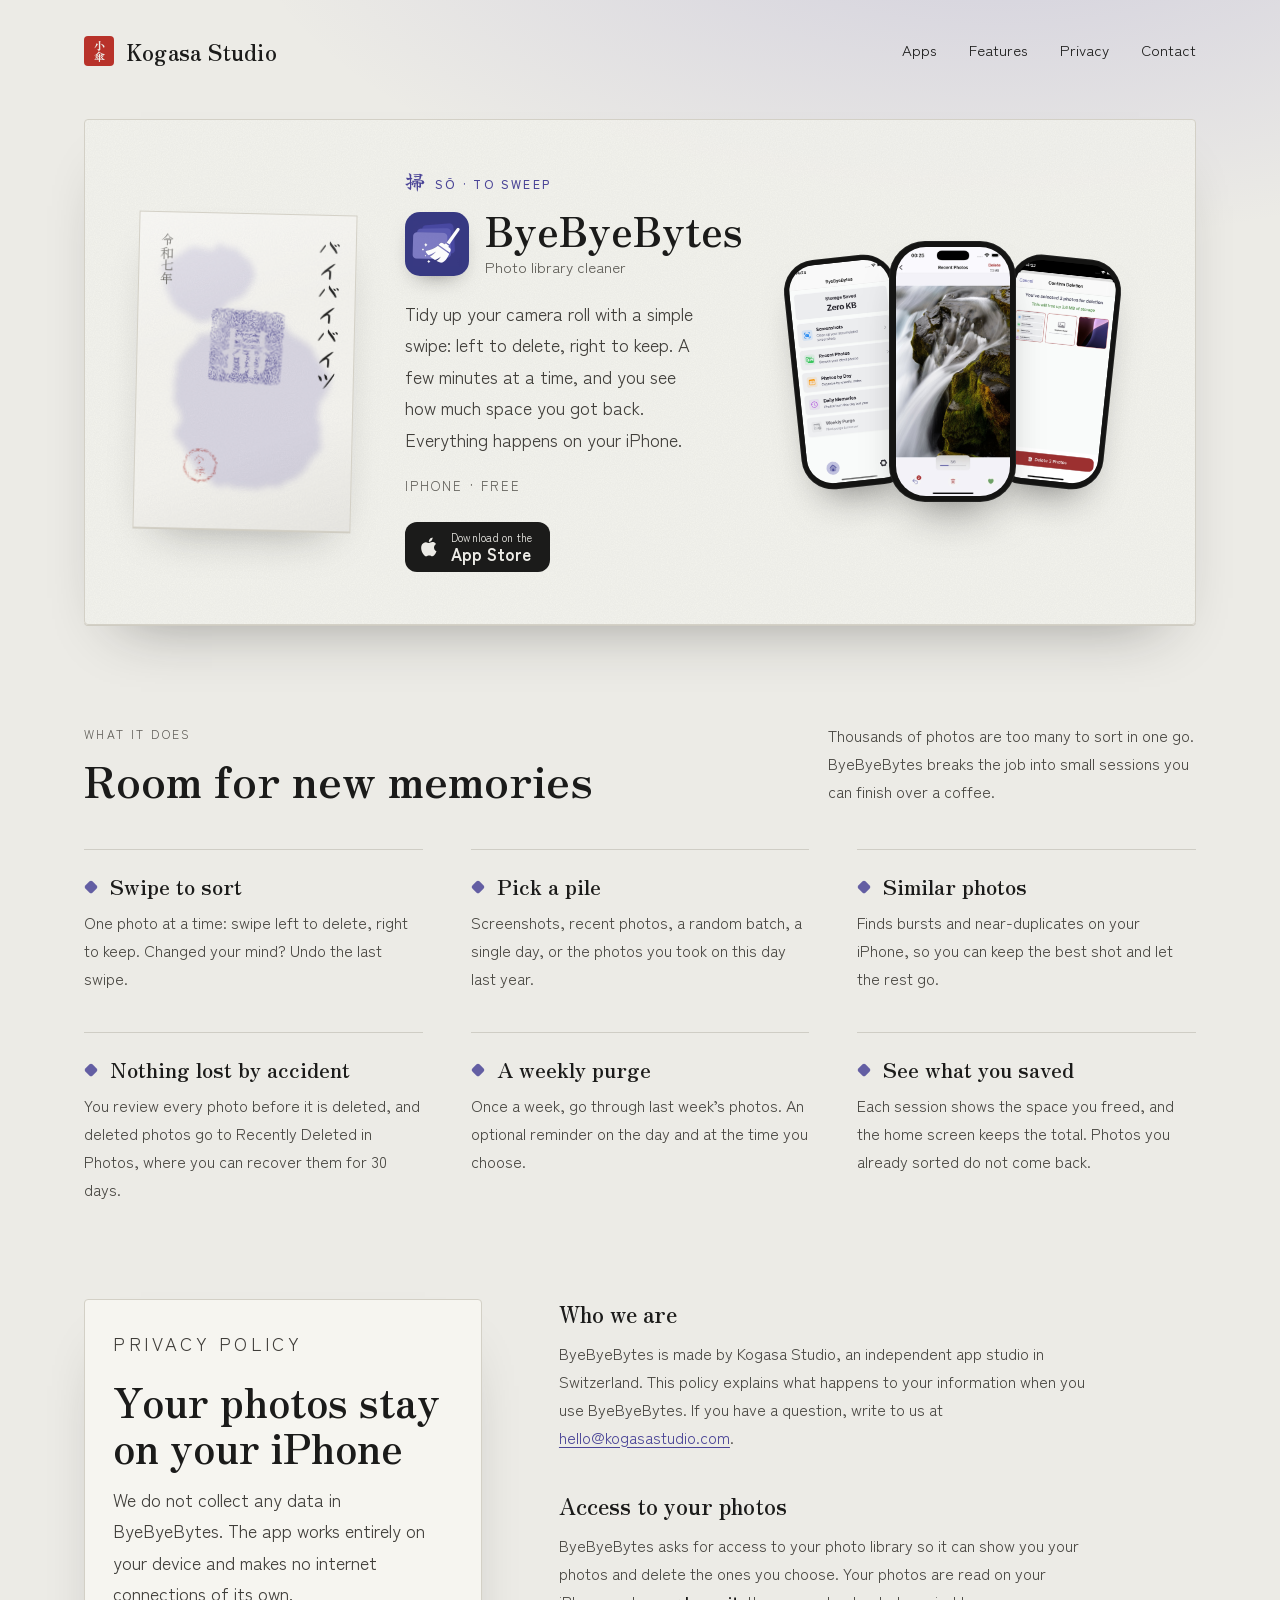
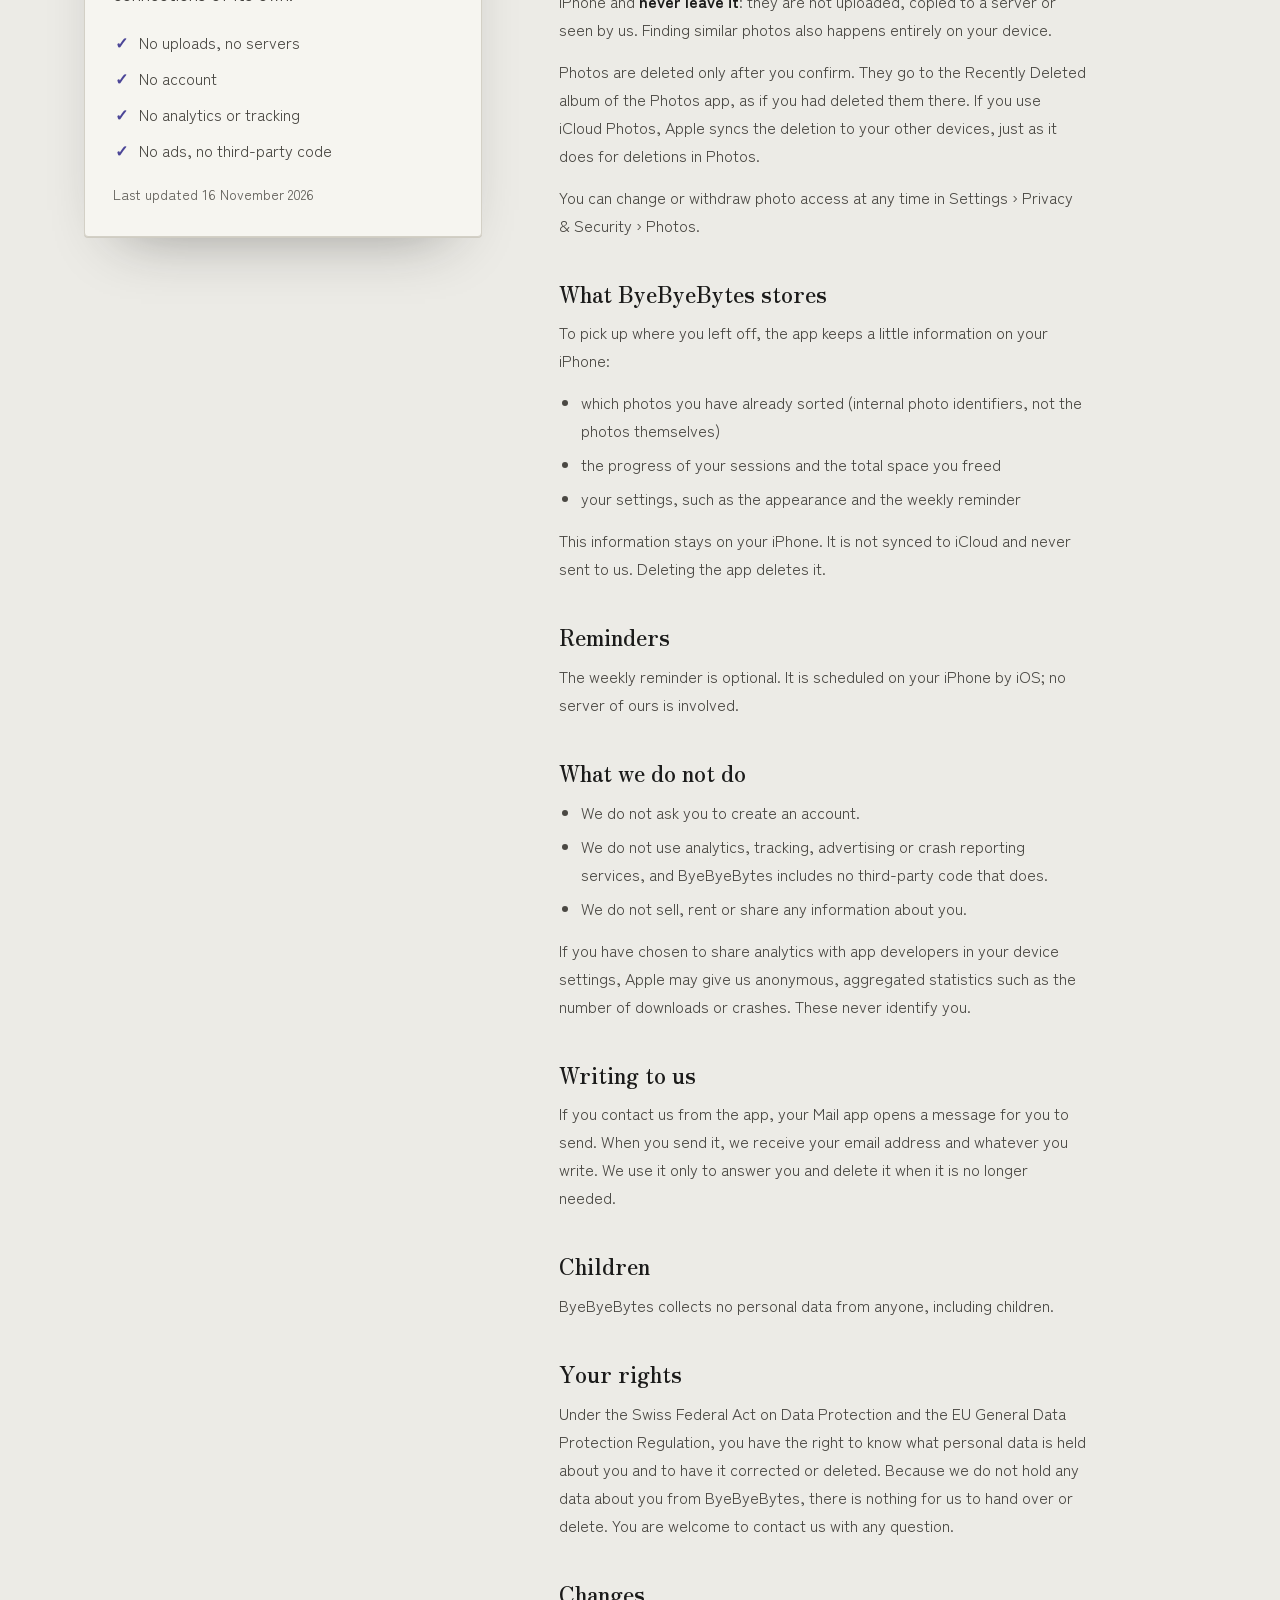
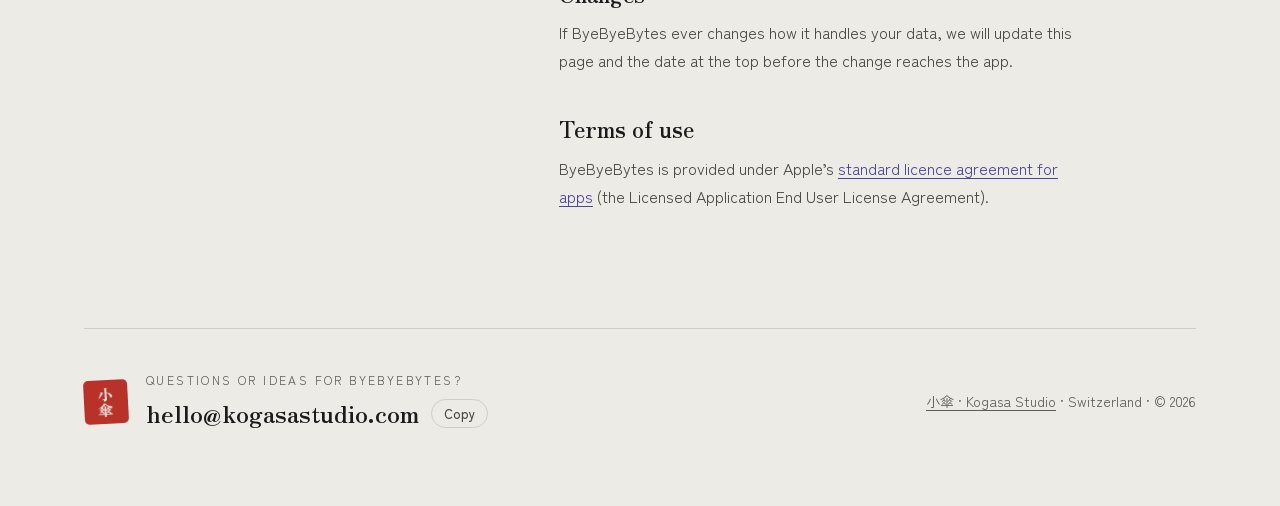
==== byebyebytes/index.html @ d4572fa4 "Add HabTap and ByeByeBytes, with a page and privacy policy for each - Two new chapters in the stamp " ====
<!doctype html>
<html lang="en">
<head>
  <meta charset="utf-8">
  <meta name="viewport" content="width=device-width, initial-scale=1, viewport-fit=cover">
  <title>ByeByeBytes · Kogasa Studio</title>
  <meta name="description" content="ByeByeBytes tidies up your iPhone camera roll with a simple swipe. Your photos never leave your iPhone, and nothing is collected.">
  <meta name="theme-color" content="#ECEBE6">
  <meta property="og:title" content="ByeByeBytes · Kogasa Studio">
  <meta property="og:description" content="Swipe left to delete, right to keep. Tidy up your camera roll, entirely on your iPhone.">
  <meta property="og:type" content="website">
  <link rel="icon" href="../assets/favicon.svg" type="image/svg+xml">
  <link rel="preload" href="../assets/fonts/zen-old-mincho-900.woff2" as="font" type="font/woff2" crossorigin>
  <link rel="preload" href="../assets/fonts/zen-kaku-gothic-new-400.woff2" as="font" type="font/woff2" crossorigin>
  <link rel="stylesheet" href="../styles.css">
  <script>document.documentElement.classList.add("js");</script>
  <script src="../main.js" defer></script>
</head>
<body class="app-page" style="--accent: #4B4597; --hue: #6A63B8">
  <svg class="defs" width="0" height="0" aria-hidden="true" focusable="false">
    <filter id="hanko" x="-5%" y="-5%" width="110%" height="110%" color-interpolation-filters="sRGB">
      <feTurbulence type="fractalNoise" baseFrequency="0.85" numOctaves="2" seed="3" result="grain"/>
      <feColorMatrix in="grain" type="matrix" values="0 0 0 0 0  0 0 0 0 0  0 0 0 0 0  0 0 0 -2.4 1.55" result="speck"/>
      <feComposite in="SourceGraphic" in2="speck" operator="in" result="worn"/>
      <feTurbulence type="fractalNoise" baseFrequency="0.035" numOctaves="2" seed="11" result="blotch"/>
      <feColorMatrix in="blotch" type="matrix" values="0 0 0 0 0  0 0 0 0 0  0 0 0 0 0  0 0 0 1.3 0.2" result="density"/>
      <feComposite in="worn" in2="density" operator="in" result="inked"/>
      <feTurbulence type="turbulence" baseFrequency="0.06" numOctaves="2" seed="7" result="warp"/>
      <feDisplacementMap in="inked" in2="warp" scale="3.5" xChannelSelector="R" yChannelSelector="G"/>
    </filter>
    <filter id="bleed" x="-20%" y="-20%" width="140%" height="140%">
      <feTurbulence type="fractalNoise" baseFrequency="0.045" numOctaves="3" seed="5" result="warp"/>
      <feDisplacementMap in="SourceGraphic" in2="warp" scale="16" xChannelSelector="R" yChannelSelector="G" result="edge"/>
      <feGaussianBlur in="edge" stdDeviation="1.6"/>
    </filter>
  </svg>
  <a class="skip" href="#privacy">Skip to the privacy policy</a>

  <div class="content">
    <header class="appbar">
      <a class="wordmark" href="../"><span class="seal seal--sm" aria-hidden="true">小傘</span>Kogasa Studio</a>
      <nav class="nav" aria-label="Main">
        <a href="../#apps">Apps</a>
        <a href="#features">Features</a>
        <a href="#privacy">Privacy</a>
        <a href="#contact">Contact</a>
      </nav>
    </header>

    <main>
      <article class="chapter chapter--app" aria-labelledby="app-title">
        <figure class="sheet" style="--hue: #6A63B8; --tilt: 1.3deg">
          <div class="page" aria-hidden="true">
            <svg class="page__wash" viewBox="0 0 110 160" preserveAspectRatio="none">
              <g filter="url(#bleed)">
                <ellipse cx="58" cy="96" rx="40" ry="44"/>
                <ellipse cx="34" cy="34" rx="22" ry="18"/>
              </g>
            </svg>
            <span class="page__title page__title--long">バイバイバイツ</span>
            <span class="stamp" style="--r: 3deg; --top: 42%; --stamp: #4B4597"><svg class="seal-svg" viewBox="0 0 100 100"><g filter="url(#hanko)"><rect x="3" y="3" width="94" height="94" rx="5" fill="currentColor"/><text x="50" y="54" text-anchor="middle" dominant-baseline="central" font-size="68" fill="#F6F5F0">掃</text></g></svg></span>
            <span class="stamp stamp--mark" style="--r: -6deg; --top: 80%; --left: 30%; --delay: .35s"><svg class="seal-svg" viewBox="0 0 100 100"><g filter="url(#hanko)" fill="currentColor"><circle cx="50" cy="50" r="44" fill="none" stroke="currentColor" stroke-width="7"/><text x="50" y="33" text-anchor="middle" dominant-baseline="central" font-size="30">小</text><text x="50" y="66" text-anchor="middle" dominant-baseline="central" font-size="30">傘</text></g></svg></span>
            <span class="page__date page__date--top">令和七年</span>
          </div>
        </figure>
        <div class="chapter__text">
          <p class="eyebrow"><span class="chapter__num" lang="ja">掃</span> sō · to sweep</p>
          <div class="chapter__name">
            <img src="../assets/byebyebytes-icon.png" alt="" width="64" height="64">
            <div>
              <h1 id="app-title">ByeByeBytes</h1>
              <p class="chapter__kind">Photo library cleaner</p>
            </div>
          </div>
          <p class="chapter__pitch">Tidy up your camera roll with a simple swipe: left to delete, right to keep. A few minutes at a time, and you see how much space you got back. Everything happens on your iPhone.</p>
          <p class="chapter__platforms">iPhone · Free</p>
          <div class="chapter__actions">
            <a class="store-badge" href="https://apps.apple.com/app/id6748582532">
              <svg viewBox="0 0 24 24" width="22" height="22" aria-hidden="true"><path fill="currentColor" d="M16.37 12.62c-.03-2.6 2.13-3.86 2.22-3.92-1.21-1.77-3.09-2.01-3.76-2.04-1.6-.16-3.12.94-3.94.94-.81 0-2.06-.92-3.39-.89-1.74.03-3.35 1.01-4.25 2.57-1.81 3.14-.46 7.79 1.3 10.34.86 1.24 1.89 2.64 3.23 2.59 1.3-.05 1.79-.84 3.36-.84 1.56 0 2.01.84 3.38.81 1.4-.02 2.28-1.27 3.13-2.52.99-1.44 1.39-2.84 1.42-2.91-.03-.01-2.72-1.04-2.75-4.13zM13.79 4.98c.71-.86 1.19-2.06 1.06-3.25-1.02.04-2.26.68-3 1.54-.66.76-1.23 1.98-1.08 3.15 1.14.09 2.3-.58 3.02-1.44z"/></svg>
              <span><small>Download on the</small>App Store</span>
            </a>
          </div>
        </div>
        <div class="chapter__phones" aria-label="ByeByeBytes screenshots">
          <figure class="phone phone--left"><img src="../assets/byebyebytes/home.jpg" alt="The home screen: storage saved at the top, then Screenshots, Recent Photos, Photos by Day, Daily Memories and Weekly Purge" width="660" height="1434"></figure>
          <figure class="phone phone--center"><img src="../assets/byebyebytes/swipe.jpg" alt="Swiping through recent photos, one waterfall photo at a time, with undo, delete and keep buttons" width="660" height="1434"></figure>
          <figure class="phone phone--right"><img src="../assets/byebyebytes/review.jpg" alt="Confirming the deletion of three selected photos, which will free up 3.6 MB" width="660" height="1434"></figure>
        </div>
      </article>

      <section id="features" class="app-section" aria-labelledby="features-title">
        <div class="section-head">
          <div>
            <p class="eyebrow">What it does</p>
            <h2 id="features-title">Room for new memories</h2>
          </div>
          <p class="section-head__text">Thousands of photos are too many to sort in one go. ByeByeBytes breaks the job into small sessions you can finish over a coffee.</p>
        </div>
        <ul class="features">
          <li class="feature">
            <h3>Swipe to sort</h3>
            <p>One photo at a time: swipe left to delete, right to keep. Changed your mind? Undo the last swipe.</p>
          </li>
          <li class="feature">
            <h3>Pick a pile</h3>
            <p>Screenshots, recent photos, a random batch, a single day, or the photos you took on this day last year.</p>
          </li>
          <li class="feature">
            <h3>Similar photos</h3>
            <p>Finds bursts and near-duplicates on your iPhone, so you can keep the best shot and let the rest go.</p>
          </li>
          <li class="feature">
            <h3>Nothing lost by accident</h3>
            <p>You review every photo before it is deleted, and deleted photos go to Recently Deleted in Photos, where you can recover them for 30 days.</p>
          </li>
          <li class="feature">
            <h3>A weekly purge</h3>
            <p>Once a week, go through last week’s photos. An optional reminder on the day and at the time you choose.</p>
          </li>
          <li class="feature">
            <h3>See what you saved</h3>
            <p>Each session shows the space you freed, and the home screen keeps the total. Photos you already sorted do not come back.</p>
          </li>
        </ul>
      </section>

      <section id="privacy" class="app-section policy" aria-labelledby="privacy-title">
        <aside class="policy__summary">
          <p class="eyebrow">Privacy policy</p>
          <h2 id="privacy-title">Your photos stay on your iPhone</h2>
          <p>We do not collect any data in ByeByeBytes. The app works entirely on your device and makes no internet connections of its own.</p>
          <ul>
            <li>No uploads, no servers</li>
            <li>No account</li>
            <li>No analytics or tracking</li>
            <li>No ads, no third-party code</li>
          </ul>
          <p class="policy__updated">Last updated 16 November 2026</p>
        </aside>

        <div class="policy__body">
          <h3>Who we are</h3>
          <p>ByeByeBytes is made by Kogasa Studio, an independent app studio in Switzerland. This policy explains what happens to your information when you use ByeByeBytes. If you have a question, write to us at <a href="mailto:hello@kogasastudio.com">hello@kogasastudio.com</a>.</p>

          <h3>Access to your photos</h3>
          <p>ByeByeBytes asks for access to your photo library so it can show you your photos and delete the ones you choose. Your photos are read on your iPhone and <strong>never leave it</strong>: they are not uploaded, copied to a server or seen by us. Finding similar photos also happens entirely on your device.</p>
          <p>Photos are deleted only after you confirm. They go to the Recently Deleted album of the Photos app, as if you had deleted them there. If you use iCloud Photos, Apple syncs the deletion to your other devices, just as it does for deletions in Photos.</p>
          <p>You can change or withdraw photo access at any time in Settings › Privacy &amp; Security › Photos.</p>

          <h3>What ByeByeBytes stores</h3>
          <p>To pick up where you left off, the app keeps a little information on your iPhone:</p>
          <ul>
            <li>which photos you have already sorted (internal photo identifiers, not the photos themselves)</li>
            <li>the progress of your sessions and the total space you freed</li>
            <li>your settings, such as the appearance and the weekly reminder</li>
          </ul>
          <p>This information stays on your iPhone. It is not synced to iCloud and never sent to us. Deleting the app deletes it.</p>

          <h3>Reminders</h3>
          <p>The weekly reminder is optional. It is scheduled on your iPhone by iOS; no server of ours is involved.</p>

          <h3>What we do not do</h3>
          <ul>
            <li>We do not ask you to create an account.</li>
            <li>We do not use analytics, tracking, advertising or crash reporting services, and ByeByeBytes includes no third-party code that does.</li>
            <li>We do not sell, rent or share any information about you.</li>
          </ul>
          <p>If you have chosen to share analytics with app developers in your device settings, Apple may give us anonymous, aggregated statistics such as the number of downloads or crashes. These never identify you.</p>

          <h3>Writing to us</h3>
          <p>If you contact us from the app, your Mail app opens a message for you to send. When you send it, we receive your email address and whatever you write. We use it only to answer you and delete it when it is no longer needed.</p>

          <h3>Children</h3>
          <p>ByeByeBytes collects no personal data from anyone, including children.</p>

          <h3>Your rights</h3>
          <p>Under the Swiss Federal Act on Data Protection and the EU General Data Protection Regulation, you have the right to know what personal data is held about you and to have it corrected or deleted. Because we do not hold any data about you from ByeByeBytes, there is nothing for us to hand over or delete. You are welcome to contact us with any question.</p>

          <h3>Changes</h3>
          <p>If ByeByeBytes ever changes how it handles your data, we will update this page and the date at the top before the change reaches the app.</p>

          <h3 id="terms">Terms of use</h3>
          <p>ByeByeBytes is provided under Apple’s <a href="https://www.apple.com/legal/internet-services/itunes/dev/stdeula/">standard licence agreement for apps</a> (the Licensed Application End User License Agreement).</p>
        </div>
      </section>
    </main>

    <footer id="contact" class="footer">
      <div class="footer__contact">
        <span class="seal seal--md seal--tilt" aria-hidden="true">小傘</span>
        <div>
          <p class="eyebrow">Questions or ideas for ByeByeBytes?</p>
          <p class="email"><span id="email">hello@kogasastudio.com</span> <button class="copy" type="button" data-copy="#email">Copy</button></p>
        </div>
      </div>
      <p class="footer__meta"><a href="../">小傘 · Kogasa Studio</a> · Switzerland · © 2026</p>
    </footer>
  </div>
</body>
</html>
---- styles.css ----
/* Kogasa Studio — sumi ink on grey washi.
   Layout: an ink-wash landscape header with the studio name written vertically over it,
   then the stamp book (one page and seal per app), the eight principles and contact. */

/* The three families, served from here rather than from Google: a Japanese family is
   hundreds of unicode-range subsets, and asking for three of them cost about fifty
   requests before any text could settle. These are cut down to the Latin alphabet and
   the Japanese this page actually writes (tools/subset-fonts.sh rebuilds them; run it
   after adding a Japanese character the page did not use before). Licensed under the
   SIL Open Font License, see assets/fonts/OFL-*.txt. */
@font-face {
  font-family: "Zen Old Mincho"; font-style: normal; font-weight: 400; font-display: swap;
  src: url(assets/fonts/zen-old-mincho-400.woff2) format("woff2");
}
@font-face {
  font-family: "Zen Old Mincho"; font-style: normal; font-weight: 700; font-display: swap;
  src: url(assets/fonts/zen-old-mincho-700.woff2) format("woff2");
}
@font-face {
  font-family: "Zen Old Mincho"; font-style: normal; font-weight: 900; font-display: swap;
  src: url(assets/fonts/zen-old-mincho-900.woff2) format("woff2");
}
@font-face {
  font-family: "Zen Kaku Gothic New"; font-style: normal; font-weight: 400; font-display: swap;
  src: url(assets/fonts/zen-kaku-gothic-new-400.woff2) format("woff2");
}
@font-face {
  font-family: "Zen Kaku Gothic New"; font-style: normal; font-weight: 500; font-display: swap;
  src: url(assets/fonts/zen-kaku-gothic-new-500.woff2) format("woff2");
}
@font-face {
  font-family: "Zen Kaku Gothic New"; font-style: normal; font-weight: 700; font-display: swap;
  src: url(assets/fonts/zen-kaku-gothic-new-700.woff2) format("woff2");
}
@font-face {
  font-family: "Yuji Boku"; font-style: normal; font-weight: 400; font-display: swap;
  src: url(assets/fonts/yuji-boku-400.woff2) format("woff2");
}

:root {
  --paper: #ECEBE6;
  --page: #F6F5F0;
  --ink: #1B1B1A;
  --ink-2: #3F3D39;
  --ink-3: #4A4843;
  --muted: #5D5B55;
  --faint: #9C998F;
  --line: #CFCDC5;
  --seal: #B8322A;
  --gold: #A9792A;

  --font-display: "Zen Old Mincho", "Hiragino Mincho ProN", "Yu Mincho", Georgia, serif;
  --font-brush: "Yuji Boku", "Zen Old Mincho", "Hiragino Mincho ProN", serif;
  --font-body: "Zen Kaku Gothic New", "Hiragino Sans", "Helvetica Neue", Arial, sans-serif;

  --gutter: clamp(16px, 5vw, 64px);
  --rail: 132px;
  --ease: cubic-bezier(.2, .7, .2, 1);

  /* set by main.js while scrolling the header (px, 0 … header height) */
  --scroll: 0;

  color-scheme: light;
}

*, *::before, *::after { box-sizing: border-box; }

html { scroll-behavior: smooth; }
@media (prefers-reduced-motion: reduce) { html { scroll-behavior: auto; } }

body {
  margin: 0;
  background: var(--paper);
  color: var(--ink);
  font-family: var(--font-body);
  font-size: 16px;
  line-height: 1.75;
  -webkit-font-smoothing: antialiased;
  text-rendering: optimizeLegibility;
}

img { max-width: 100%; display: block; }
.defs { position: absolute; width: 0; height: 0; overflow: hidden; }
a { color: var(--ink); text-underline-offset: 3px; }
a:hover { color: var(--seal); }
a:focus-visible, button:focus-visible { outline: 2px solid var(--seal); outline-offset: 3px; border-radius: 4px; }

h1, h2, h3 { font-family: var(--font-display); text-wrap: balance; }

.skip {
  position: absolute; left: 16px; top: -48px; z-index: 10;
  padding: 8px 14px; background: var(--ink); color: var(--paper); border-radius: 6px;
}
.skip:focus { top: 16px; }

.eyebrow {
  margin: 0;
  font-size: 12px;
  letter-spacing: 0.2em;
  text-transform: uppercase;
  color: var(--muted);
}

/* Seal (hanko) */
.seal {
  display: grid; place-items: center;
  background: var(--seal); color: var(--paper);
  font-family: var(--font-display); font-weight: 900; line-height: 1.05;
  writing-mode: vertical-rl;
  border-radius: 6px;
}
.seal--lg { width: 52px; height: 52px; font-size: 18px; box-shadow: 0 10px 24px -14px rgba(27, 27, 26, .6); }
.seal--md { width: 44px; height: 44px; font-size: 15px; border-radius: 5px; }
.seal--sm { width: 30px; height: 30px; font-size: 11px; border-radius: 4px; }
.seal--tilt { transform: rotate(-3deg); }

/* ───────────── Header ───────────── */

.hero {
  position: relative;
  overflow: clip;
  min-height: 780px;
  padding-bottom: 240px;
}

/* The painted layers (built by landscape.js): each is its own canvas, moved by the GPU
   for parallax. Mist drifts by CSS animation; rain and the walker live on the top canvas. */
.landscape { position: absolute; inset: 0; }
.landscape__layer {
  position: absolute; inset: 0;
  opacity: 0;
  transition: opacity 1.6s ease-out;
  will-change: transform;
}
.landscape__layer canvas,
.landscape__live { position: absolute; inset: 0; width: 100%; height: 100%; display: block; }
.landscape__layer--fog canvas {
  left: -20%; width: 140%;
  animation: fog-drift 72s ease-in-out infinite alternate;
  will-change: transform;
}
.landscape__layer--fog:nth-child(4) canvas { animation-duration: 54s; animation-delay: -27s; }
/* each pine has its own canvas, bent from its base by the wind (landscape.js) */
.landscape__layer .landscape__tree { position: absolute; transform-origin: 50% 100%; will-change: transform; }
@keyframes fog-drift { from { transform: translateX(-8.5%); } to { transform: translateX(8.5%); } }
.landscape.is-ready .landscape__layer { opacity: 1; }

.hero__grain {
  position: absolute; inset: 0; pointer-events: none;
  background-size: 384px 384px;
}
.hero__veil {
  position: absolute; inset: 0; pointer-events: none;
  will-change: opacity;
  background: var(--paper);
  opacity: 0;
}
.hero__fade {
  position: absolute; left: 0; right: 0; bottom: 0; height: 160px; pointer-events: none;
  background: linear-gradient(180deg, rgba(236, 235, 230, 0) 0%, var(--paper) 100%);
}

.hero__grid {
  position: relative;
  display: grid;
  grid-template-columns: var(--rail) minmax(0, 1fr);
}

.tate {
  display: flex; flex-direction: column; align-items: center; gap: 40px;
  padding-top: 44px;
  will-change: transform, opacity;
}
.tate__text {
  writing-mode: vertical-rl;
  font-family: var(--font-display);
  font-weight: 900;
  font-size: 64px;
  line-height: 1;
  letter-spacing: 0.25em;
}
.tate__text span { display: inline-block; }

.hero__content {
  min-width: 0;
  padding: 40px var(--gutter);
  display: flex; flex-direction: column; gap: clamp(36px, 5vw, 64px);
  will-change: transform, opacity;
}

/* Header scroll effects: the landscape layers drift at different speeds (--p), mist rolls in,
   and the text lifts away. Driven straight by the scroll position where the browser
   supports it, so they stay in step with scrolling; elsewhere main.js feeds --scroll. */
@keyframes parallax  { to { transform: translate3d(0, calc(1000px * var(--p, 0)), 0); } }
@keyframes mist-in   { from { opacity: 0; } to { opacity: .92; } }
@keyframes lift-tate { to { opacity: 0; transform: translateY(-41px); } }
@keyframes lift-copy { to { opacity: 0; transform: translateY(-88px); } }

@supports (animation-timeline: scroll()) {
  .landscape__layer { animation: parallax linear both; animation-timeline: scroll(root); animation-range: 0px 1000px; }
  .hero__veil       { animation: mist-in linear both;  animation-timeline: scroll(root); animation-range: 80px 760px; }
  .tate             { animation: lift-tate linear both; animation-timeline: scroll(root); animation-range: 0px 680px; }
  .hero__content    { animation: lift-copy linear both; animation-timeline: scroll(root); animation-range: 0px 520px; }
}
@supports not (animation-timeline: scroll()) {
  .landscape__layer { transform: translate3d(0, calc(var(--scroll) * var(--p, 0) * 1px), 0); }
  .hero__veil       { opacity: clamp(0, calc((var(--scroll) - 80) / 680 * 0.92), 0.92); }
  .tate             { opacity: clamp(0, calc(1 - var(--scroll) / 680), 1); transform: translateY(calc(var(--scroll) * -0.06px)); }
  .hero__content    { opacity: clamp(0, calc(1 - var(--scroll) / 520), 1); transform: translateY(calc(var(--scroll) * -0.17px)); }
}

.topbar { display: flex; justify-content: space-between; align-items: center; gap: 16px; flex-wrap: wrap; }
.wordmark {
  display: inline-flex; align-items: center; gap: 12px;
  font-family: var(--font-display); font-weight: 700; font-size: 22px; letter-spacing: .01em;
  text-decoration: none;
}
.wordmark .seal { display: none; }
.brand { display: flex; align-items: baseline; gap: 6px 18px; flex-wrap: wrap; min-width: 0; }
.brand__tagline {
  margin: 0;
  font-size: 12px;
  font-weight: 500;
  letter-spacing: 0.2em;
  text-transform: uppercase;
  color: var(--ink-2);
  text-shadow: 0 0 6px rgba(236, 235, 230, .95), 0 0 14px rgba(236, 235, 230, .8);
}

.nav { display: flex; gap: 32px; flex-wrap: wrap; font-size: 15px; }
.nav a {
  text-decoration: none;
  padding-bottom: 2px;
  background: linear-gradient(currentColor, currentColor) 0 100% / 0 1px no-repeat;
  transition: background-size .35s ease, color .2s;
}
.nav a:hover { background-size: 100% 1px; }

/* The copy sits in a patch of mist: a paper-coloured glow that quiets the mountains
   and rain behind it, plus a faint halo on the letters themselves. */
.hero__copy {
  position: relative;
  isolation: isolate;
  max-width: 560px;
  text-shadow: 0 0 1px rgba(236, 235, 230, 1), 0 0 12px rgba(236, 235, 230, .9);
}
.hero__copy::before {
  content: "";
  position: absolute;
  inset: -90px -140px -80px -110px;
  z-index: -1;
  background: radial-gradient(closest-side, rgba(236, 235, 230, .96) 0%, rgba(236, 235, 230, .88) 60%, rgba(236, 235, 230, 0) 100%);
  filter: blur(14px);
  will-change: transform;   /* its own layer: the blur is drawn once, not on every frame of a resize */
  pointer-events: none;
}
.hero h1 {
  margin: 0 0 22px;
  font-weight: 900;
  font-size: clamp(40px, 5.4vw, 72px);
  line-height: 1.06;
  letter-spacing: -0.01em;
}
.lede { margin: 0 0 32px; font-size: 19px; font-weight: 500; line-height: 1.7; color: var(--ink); max-width: 36ch; }

.button {
  display: inline-flex; align-items: center; gap: 10px;
  padding: 12px 22px;
  border: 1.5px solid var(--ink); border-radius: 999px;
  background: rgba(236, 235, 230, .85);
  text-decoration: none; font-weight: 500;
  text-shadow: none;
  transition: background-color .25s, color .25s;
}
.button:hover { background: var(--ink); color: var(--paper); }

/* ───────────── Content ───────────── */

.content {
  padding: 0 var(--gutter) 72px calc(var(--rail) + var(--gutter));
}

.section-head {
  display: flex; flex-wrap: wrap; gap: 16px 56px; align-items: flex-end;
  margin-bottom: 44px;
}
.section-head > div { flex: 1 1 320px; }
.section-head h2 { margin: 10px 0 0; font-weight: 900; font-size: clamp(32px, 3.6vw, 44px); line-height: 1.15; }
.section-head__text { flex: 1 1 320px; margin: 0; color: var(--ink-3); max-width: 46ch; }

/* After the rain: the colour painting behind the stamp book.
   main.js sets --colour from 0 (grey, as it enters) to 1 (full colour). */
.colour {
  --colour: 1;
  position: relative;
  margin-left: calc(-1 * (var(--rail) + var(--gutter)));
  margin-right: calc(-1 * var(--gutter));
  padding: 140px var(--gutter) 120px calc(var(--rail) + var(--gutter));
  scroll-margin-top: 0;
}
/* Two copies of the painting: a grey one underneath, and the colour one fading in over it.
   Only opacity changes while scrolling, which the GPU handles cheaply. */
.colour__grey,
.colour__paint {
  position: absolute; inset: 0; width: 100%; height: 100%;
  display: block;
  opacity: 0;
  will-change: transform, opacity;   /* own GPU layers, so resizing only rescales them */
}
.colour__grey.is-ready { opacity: .5; }
.colour__paint.is-ready { opacity: var(--colour); }
.colour__inner { position: relative; }

.manifesto { max-width: 660px; margin-bottom: 104px; }
.manifesto .eyebrow { color: var(--ink-3); }
.manifesto h2 {
  margin: 14px 0 22px;
  font-weight: 900;
  font-size: clamp(44px, 6vw, 84px);
  line-height: 1.02;
  letter-spacing: -0.01em;
}
.manifesto p:last-child { margin: 0; font-size: 19px; color: var(--ink-2); max-width: 44ch; }

.book { padding-block: 0 24px; }

/* The stamp book: loose sheets laid on the table, each slightly askew.
   A sheet straightens and lifts when you point at it. */
.sheet { margin: 0; }
.sheet .page {
  transform: rotate(var(--tilt, 0deg));
  transition: transform .6s var(--ease), box-shadow .6s var(--ease);
}
.sheet:hover .page {
  transform: rotate(0deg) translateY(-8px);
  box-shadow: 0 2px 0 #CFCCC2, 0 36px 56px -30px rgba(27, 27, 26, .5);
}

/* Chapters: each page of the stamp book gets its own card, with the stamped sheet on the
   left. App chapters add what the app does, how to get it, and a few screens. */
.chapters { display: grid; gap: 40px; }
.chapter {
  position: relative;
  display: grid;
  grid-template-columns: clamp(170px, 17vw, 220px) minmax(0, 1fr);
  gap: clamp(32px, 4vw, 56px);
  align-items: center;
  padding: clamp(28px, 4vw, 56px);
  background: rgba(246, 245, 240, .9) url("data:image/svg+xml,%3Csvg xmlns='http://www.w3.org/2000/svg' width='180' height='180'%3E%3Cfilter id='n'%3E%3CfeTurbulence type='fractalNoise' baseFrequency='.85' numOctaves='2' stitchTiles='stitch'/%3E%3CfeColorMatrix values='0 0 0 0 .1  0 0 0 0 .1  0 0 0 0 .1  0 0 0 .07 0'/%3E%3C/filter%3E%3Crect width='100%25' height='100%25' filter='url(%23n)'/%3E%3C/svg%3E");
  border: 1px solid #D3D0C6;
  border-radius: 4px;
  box-shadow: 0 1px 0 #CFCCC2, 0 30px 60px -36px rgba(27, 27, 26, .45);
}
.chapter--app { grid-template-columns: clamp(170px, 17vw, 220px) minmax(0, 1fr) minmax(0, 1fr); }
/* sheets sit narrower inside a chapter card, so their brushwork and seals scale down */
.chapter .page { padding: 20px 16px; }
.chapter .page__title { font-size: clamp(28px, 2.6vw, 36px); }
.chapter .page__title--long { font-size: clamp(19px, 1.75vw, 24px); }
.chapter .page__date { font-size: 13px; }
.chapter .stamp { --size: clamp(60px, 6vw, 78px); }
.chapter .stamp--mark { --size: clamp(30px, 2.8vw, 36px); }
.chapter .stamp-outline { width: 70px; height: 70px; font-size: 34px; }
.chapter--next { background: rgba(243, 242, 236, .75); box-shadow: none; border-style: dashed; }
.chapter .eyebrow { color: var(--accent, var(--seal)); font-weight: 500; display: flex; align-items: baseline; gap: 10px; }
.chapter--next .eyebrow { color: var(--muted); }
.chapter__num { font-family: var(--font-brush); font-size: 20px; letter-spacing: 0; text-transform: none; line-height: 1; }
.chapter__title { margin: 12px 0 14px; font-weight: 900; font-size: clamp(28px, 3vw, 38px); line-height: 1.1; }
.chapter--next .chapter__title { color: var(--ink-3); }
.chapter__name { display: flex; align-items: center; gap: 16px; margin: 14px 0 18px; }
.chapter__name img { width: 64px; height: 64px; border-radius: 15px; box-shadow: 0 10px 22px -12px rgba(27, 27, 26, .55); }
.chapter__name h1, .chapter__name h3 { margin: 0; font-weight: 900; font-size: clamp(30px, 3.2vw, 40px); line-height: 1.1; }
.chapter__kind { margin: 2px 0 0; color: var(--muted); font-size: 15px; }
.chapter__pitch { margin: 0 0 20px; font-size: 18px; color: var(--ink-2); max-width: 44ch; }
.chapter__features { list-style: none; margin: 0 0 18px; padding: 0; display: grid; gap: 10px; }
.chapter__features li { position: relative; padding-left: 26px; color: var(--ink-3); max-width: 48ch; }
.chapter__features li::before {
  content: ""; position: absolute; left: 2px; top: .62em;
  width: 10px; height: 10px; border-radius: 2px;
  background: var(--accent, var(--gold)); transform: rotate(45deg); opacity: .85;
}
.chapter__features strong { color: var(--ink); font-weight: 700; }
.chapter__platforms { margin: 0 0 24px; font-size: 13px; letter-spacing: .16em; text-transform: uppercase; color: var(--muted); }
.chapter__actions { display: flex; align-items: center; gap: 20px; flex-wrap: wrap; }
.store-badge {
  display: inline-flex; align-items: center; gap: 10px;
  padding: 9px 18px 9px 14px;
  border-radius: 12px;
  background: var(--ink); color: var(--paper);
  opacity: .55;
  cursor: default;
}
.store-badge span { display: flex; flex-direction: column; line-height: 1.15; font-weight: 700; font-size: 17px; }
.store-badge small { font-weight: 400; font-size: 11px; letter-spacing: .02em; }
a.store-badge { opacity: 1; cursor: pointer; text-decoration: none; transition: background-color .25s; }
a.store-badge:hover { color: var(--paper); background: var(--accent, var(--seal)); }
.chapter__link { font-weight: 500; text-decoration: none; }
.chapter__link:hover { text-decoration: underline; }

.chapter__phones {
  position: relative;
  display: flex; justify-content: center; align-items: center;
  padding-block: 12px;
}
.phone {
  margin: 0;
  width: 38%;
  max-width: 230px;
  border-radius: clamp(22px, 3vw, 36px);
  padding: clamp(4px, .5vw, 7px);
  background: #141413;
  box-shadow: 0 0 0 1px rgba(255, 255, 255, .06) inset, 0 26px 46px -24px rgba(27, 27, 26, .6);
}
.phone img { width: 100%; height: auto; border-radius: clamp(18px, 2.5vw, 30px); }
.phone--left  { transform: translateX(18%) rotate(-6deg) scale(.88); z-index: 1; }
.phone--center { position: relative; z-index: 2; }
.phone--right { transform: translateX(-18%) rotate(6deg) scale(.88); z-index: 1; }

/* Pages */
.page {
  position: relative;
  overflow: hidden;
  aspect-ratio: 11 / 16;
  display: flex; flex-direction: row-reverse; justify-content: space-between;
  padding: 28px 22px;
  background: var(--page) url("data:image/svg+xml,%3Csvg xmlns='http://www.w3.org/2000/svg' width='180' height='180'%3E%3Cfilter id='n'%3E%3CfeTurbulence type='fractalNoise' baseFrequency='.85' numOctaves='2' stitchTiles='stitch'/%3E%3CfeColorMatrix values='0 0 0 0 .1  0 0 0 0 .1  0 0 0 0 .1  0 0 0 .07 0'/%3E%3C/filter%3E%3Crect width='100%25' height='100%25' filter='url(%23n)'/%3E%3C/svg%3E");
  border: 1px solid #D3D0C6;
  box-shadow: 0 1px 0 #CFCCC2, 0 22px 44px -26px rgba(27, 27, 26, .4);
}
.page::after {
  content: "";
  position: absolute; inset: 0;
  pointer-events: none;
  background: linear-gradient(160deg, rgba(255, 255, 255, .35) 0%, rgba(255, 255, 255, 0) 40%, rgba(27, 27, 26, 0) 70%, rgba(27, 27, 26, .05) 100%);
}

.page__wash { position: absolute; inset: 0; width: 100%; height: 100%; fill: var(--hue, transparent); opacity: .2; mix-blend-mode: multiply; }
.page__leafgold { position: absolute; inset: 0; width: 100%; height: 100%; fill: #C9A24B; opacity: .85; }
.page__title { position: relative; writing-mode: vertical-rl; font-family: var(--font-brush); font-size: 44px; line-height: 1; }
.page__title--long { font-size: 33px; }
.page__date { position: relative; writing-mode: vertical-rl; font-family: var(--font-display); font-size: 15px; color: var(--ink-3); }
.page__date--top { align-self: flex-start; }
.page__date--bottom { align-self: flex-end; }

/* Seals: real impressions, inked through the #hanko filter in index.html */
/* each on its own GPU layer, so the SVG ink filters run once instead of on every resize */
.stamp, .seal, .page__wash { will-change: transform; }
.stamp {
  position: absolute; left: var(--left, 50%); top: var(--top, 50%);
  width: var(--size, 96px); height: var(--size, 96px);
  color: var(--stamp, var(--seal));
  opacity: .92;
  mix-blend-mode: multiply;
  transform: translate(-50%, -50%) rotate(var(--r, 0deg));
}
.seal-svg { display: block; width: 100%; height: 100%; overflow: visible; }
.seal-svg text { font-family: var(--font-display); font-weight: 900; }
.stamp--mark { --stamp: var(--seal); opacity: .85; }

.page--blank { display: grid; place-items: center; background: #F3F2EC url("data:image/svg+xml,%3Csvg xmlns='http://www.w3.org/2000/svg' width='180' height='180'%3E%3Cfilter id='n'%3E%3CfeTurbulence type='fractalNoise' baseFrequency='.85' numOctaves='2' stitchTiles='stitch'/%3E%3CfeColorMatrix values='0 0 0 0 .1  0 0 0 0 .1  0 0 0 0 .1  0 0 0 .07 0'/%3E%3C/filter%3E%3Crect width='100%25' height='100%25' filter='url(%23n)'/%3E%3C/svg%3E"); box-shadow: none; }
.stamp-outline {
  width: 92px; height: 92px;
  display: grid; place-items: center;
  border: 2px dashed #B3B0A6; color: var(--faint);
  font-family: var(--font-display); font-size: 44px; line-height: 1;
}


.principles { margin-top: 88px; border-top: 1px solid var(--line); padding-block: 64px 72px; scroll-margin-top: 24px; }
.principles .section-head h2 { color: var(--ink); }

/* Each tenet: the saying written vertically in brush, its reading and meaning, then what we do. */
.tenets { display: grid; grid-template-columns: repeat(2, minmax(0, 1fr)); gap: 56px 64px; }
.tenet {
  display: grid;
  grid-template-columns: auto minmax(0, 1fr);
  gap: 28px;
  align-items: start;
  padding-top: 28px;
  border-top: 1px solid var(--line);
}
.tenet__saying {
  margin: 0;
  writing-mode: vertical-rl;
  font-family: var(--font-brush);
  font-size: 36px;
  line-height: 1;
  letter-spacing: 0.12em;
  color: var(--hue, var(--ink));
}
.tenet__saying--long { font-size: 27px; }
.tenet__reading { margin: 0 0 6px; font-size: 13px; color: var(--muted); }
.tenet__reading span { font-style: italic; color: var(--hue, var(--ink)); font-weight: 500; }
.tenet h3 { margin: 0 0 8px; font-weight: 700; font-size: 23px; line-height: 1.35; }
.tenet__body > p:last-child { margin: 0; color: var(--ink-3); max-width: 46ch; }

.footer {
  border-top: 1px solid var(--line);
  padding-top: 40px;
  display: flex; justify-content: space-between; align-items: center; gap: 24px; flex-wrap: wrap;
}
.footer__contact { display: flex; align-items: center; gap: 18px; }
.email { margin: 2px 0 0; display: flex; align-items: center; gap: 12px; flex-wrap: wrap; font-family: var(--font-display); font-size: 24px; font-weight: 700; }
.email span { user-select: all; }
.copy {
  font: 500 13px var(--font-body);
  padding: 4px 12px; border-radius: 999px;
  border: 1px solid var(--line); background: transparent; color: var(--ink-3);
  cursor: pointer;
}
.copy:hover { border-color: var(--ink); color: var(--ink); }
.footer__meta { margin: 0; font-size: 14px; color: var(--muted); }
.footer__meta a { color: var(--muted); }
.footer__meta a:hover { color: var(--seal); }

/* ───────────── App pages ─────────────
   One page per app (habtap/, byebyebytes/): its stamp-book chapter as the header card,
   what it does, and its privacy policy. --accent and --hue are set on <body>. */

.app-page { background: var(--paper) radial-gradient(1100px 520px at 78% -120px, color-mix(in srgb, var(--hue) 22%, transparent), transparent 70%) no-repeat; }
.app-page .content { max-width: 1240px; margin-inline: auto; padding: 0 var(--gutter) 72px; }
.appbar { display: flex; justify-content: space-between; align-items: center; gap: 16px; flex-wrap: wrap; padding-block: 32px 48px; }
.app-page .wordmark .seal { display: grid; }
/* more room for the screenshots than in the stamp book */
.app-page .chapter--app { grid-template-columns: clamp(170px, 17vw, 220px) minmax(0, 1fr) minmax(0, 1.25fr); }
.app-page .phone { width: 40%; }

.app-section { margin-top: 96px; scroll-margin-top: 24px; }
.features { display: grid; grid-template-columns: repeat(3, minmax(0, 1fr)); gap: 40px 48px; margin: 0; padding: 0; list-style: none; }
.feature { padding-top: 22px; border-top: 1px solid var(--line); }
.feature h3 { position: relative; margin: 0 0 8px; padding-left: 26px; font-weight: 700; font-size: 21px; line-height: 1.35; }
.feature h3::before {
  content: ""; position: absolute; left: 2px; top: .5em;
  width: 10px; height: 10px; border-radius: 2px;
  background: var(--accent); transform: rotate(45deg); opacity: .85;
}
.feature p { margin: 0; color: var(--ink-3); }

/* Privacy policy: the short version on a sheet of paper, then the full text in one column */
.policy { display: grid; grid-template-columns: minmax(0, 1fr) minmax(0, 1.6fr); gap: 40px clamp(40px, 6vw, 96px); align-items: start; }
.policy__summary {
  position: sticky; top: 32px;
  padding: 28px 28px 30px;
  background: var(--page);
  border: 1px solid #D3D0C6; border-radius: 4px;
  box-shadow: 0 1px 0 #CFCCC2, 0 30px 60px -36px rgba(27, 27, 26, .45);
}
.policy__summary h2 { margin: 10px 0 14px; font-weight: 900; font-size: clamp(30px, 3.2vw, 40px); line-height: 1.15; }
.policy__summary > p { margin: 0 0 18px; font-size: 18px; color: var(--ink-2); }
.policy__summary ul { list-style: none; margin: 0; padding: 0; display: grid; gap: 8px; }
.policy__summary li { position: relative; padding-left: 26px; color: var(--ink-3); }
.policy__summary li::before { content: "✓"; position: absolute; left: 2px; color: var(--accent); font-weight: 700; }
.policy__summary .policy__updated { margin: 18px 0 0; font-size: 14px; color: var(--muted); }
.policy__body { max-width: 66ch; }
.policy__body h3 { margin: 40px 0 10px; font-weight: 700; font-size: 22px; line-height: 1.35; }
.policy__body h3:first-child { margin-top: 0; }
.policy__body p, .policy__body ul { margin: 0 0 14px; color: var(--ink-3); }
.policy__body ul { padding-left: 22px; }
.policy__body li { margin-bottom: 6px; }
.policy__body strong { color: var(--ink); }
.policy__body a { color: var(--accent); }

.app-page .footer { margin-top: 104px; }

/* ───────────── Motion ───────────── */

@keyframes rise   { from { opacity: 0; transform: translateY(18px); } to { opacity: 1; transform: none; } }
@keyframes ink    { from { opacity: 0; filter: blur(8px); } to { opacity: 1; filter: blur(0); } }
@keyframes press {
  0%   { opacity: 0;   transform: translate(-50%, -50%) scale(1.7) rotate(var(--r, 0deg)); }
  70%  { opacity: .92; transform: translate(-50%, -50%) scale(.96) rotate(var(--r, 0deg)); }
  100% { opacity: .88; transform: translate(-50%, -50%) scale(1) rotate(var(--r, 0deg)); }
}

.rise   { animation: rise 1.3s var(--ease) both; }
.ink    { animation: ink 1.5s ease-out both; }
.d0 { animation-delay: 0s; } .d1 { animation-delay: .25s; } .d2 { animation-delay: .5s; }
.d3 { animation-delay: .75s; } .d4 { animation-delay: 1s; } .d5 { animation-delay: 1.25s; }


/* stamps wait for main.js to press them in as they scroll into view */
.js .stamp:not(.is-pressed) { opacity: 0; }
.js .stamp.is-pressed { animation: press .8s var(--ease) both; animation-delay: var(--delay, 0s); }

@media (prefers-reduced-motion: reduce) {
  .rise, .ink, .js .stamp.is-pressed { animation: none; }
  .landscape__layer, .landscape__live { transition: none !important; }
  .landscape__layer, .hero__veil, .tate, .hero__content { animation: none !important; }
  .landscape__layer--fog canvas { animation: none; }
  .js .stamp:not(.is-pressed) { opacity: .92; }
  .tate, .hero__content { transform: none; }
  .tate, .hero__content { opacity: 1; }
  .hero__veil { opacity: 0; }
  .sheet .page, .sheet:hover .page { transform: none; transition: none; }
}

/* ───────────── Small screens ───────────── */

@media (max-width: 1180px) {
  .chapter--app { grid-template-columns: clamp(170px, 20vw, 220px) minmax(0, 1fr); }
  .chapter--app .chapter__phones { grid-column: 1 / -1; max-width: 640px; justify-self: center; width: 100%; }
  .app-page .chapter--app { grid-template-columns: clamp(170px, 20vw, 220px) minmax(0, 1fr); }
}

@media (max-width: 900px) {
  .hero__grid { grid-template-columns: minmax(0, 1fr); }
  .tate { display: none; }
  .wordmark .seal { display: grid; }
  .content { padding-left: var(--gutter); }
  .colour { margin-left: calc(-1 * var(--gutter)); padding-left: var(--gutter); padding-top: 112px; }
  .manifesto { margin-bottom: 72px; }
  .chapter, .chapter--app, .app-page .chapter--app { grid-template-columns: minmax(0, 1fr); gap: 28px; }
  .chapter .sheet { width: min(220px, 62%); }
  .tenets { grid-template-columns: minmax(0, 1fr); gap: 40px; }
  .features { grid-template-columns: repeat(2, minmax(0, 1fr)); }
  .policy { grid-template-columns: minmax(0, 1fr); }
  .policy__summary { position: static; }
}

@media (max-width: 600px) {
  .features { grid-template-columns: minmax(0, 1fr); gap: 28px; }
  .appbar { padding-block: 24px 32px; }
}

@media (max-width: 480px) {
  .hero { min-height: 700px; padding-bottom: 200px; }
  .hero__copy::before { inset: -56px -48px -56px -48px; }
  .nav { gap: 20px; }
  .email { font-size: 20px; }
}
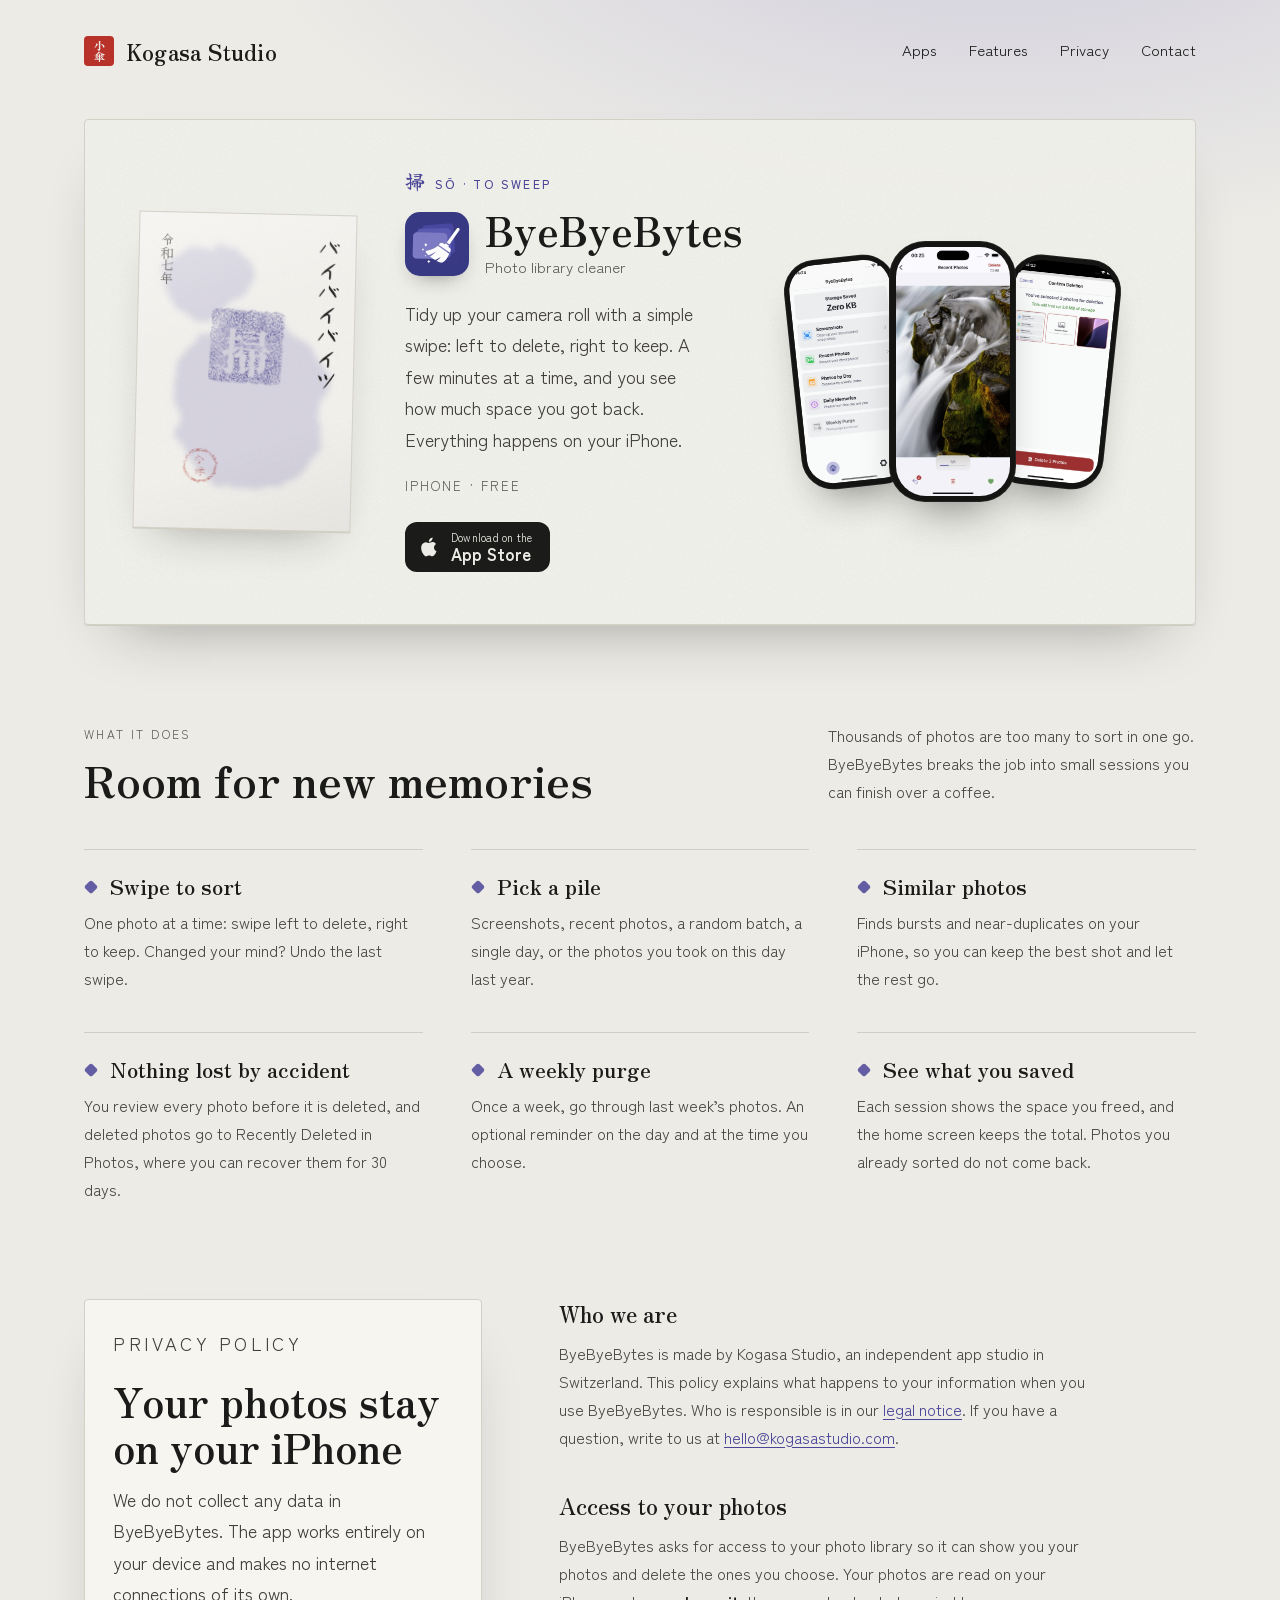
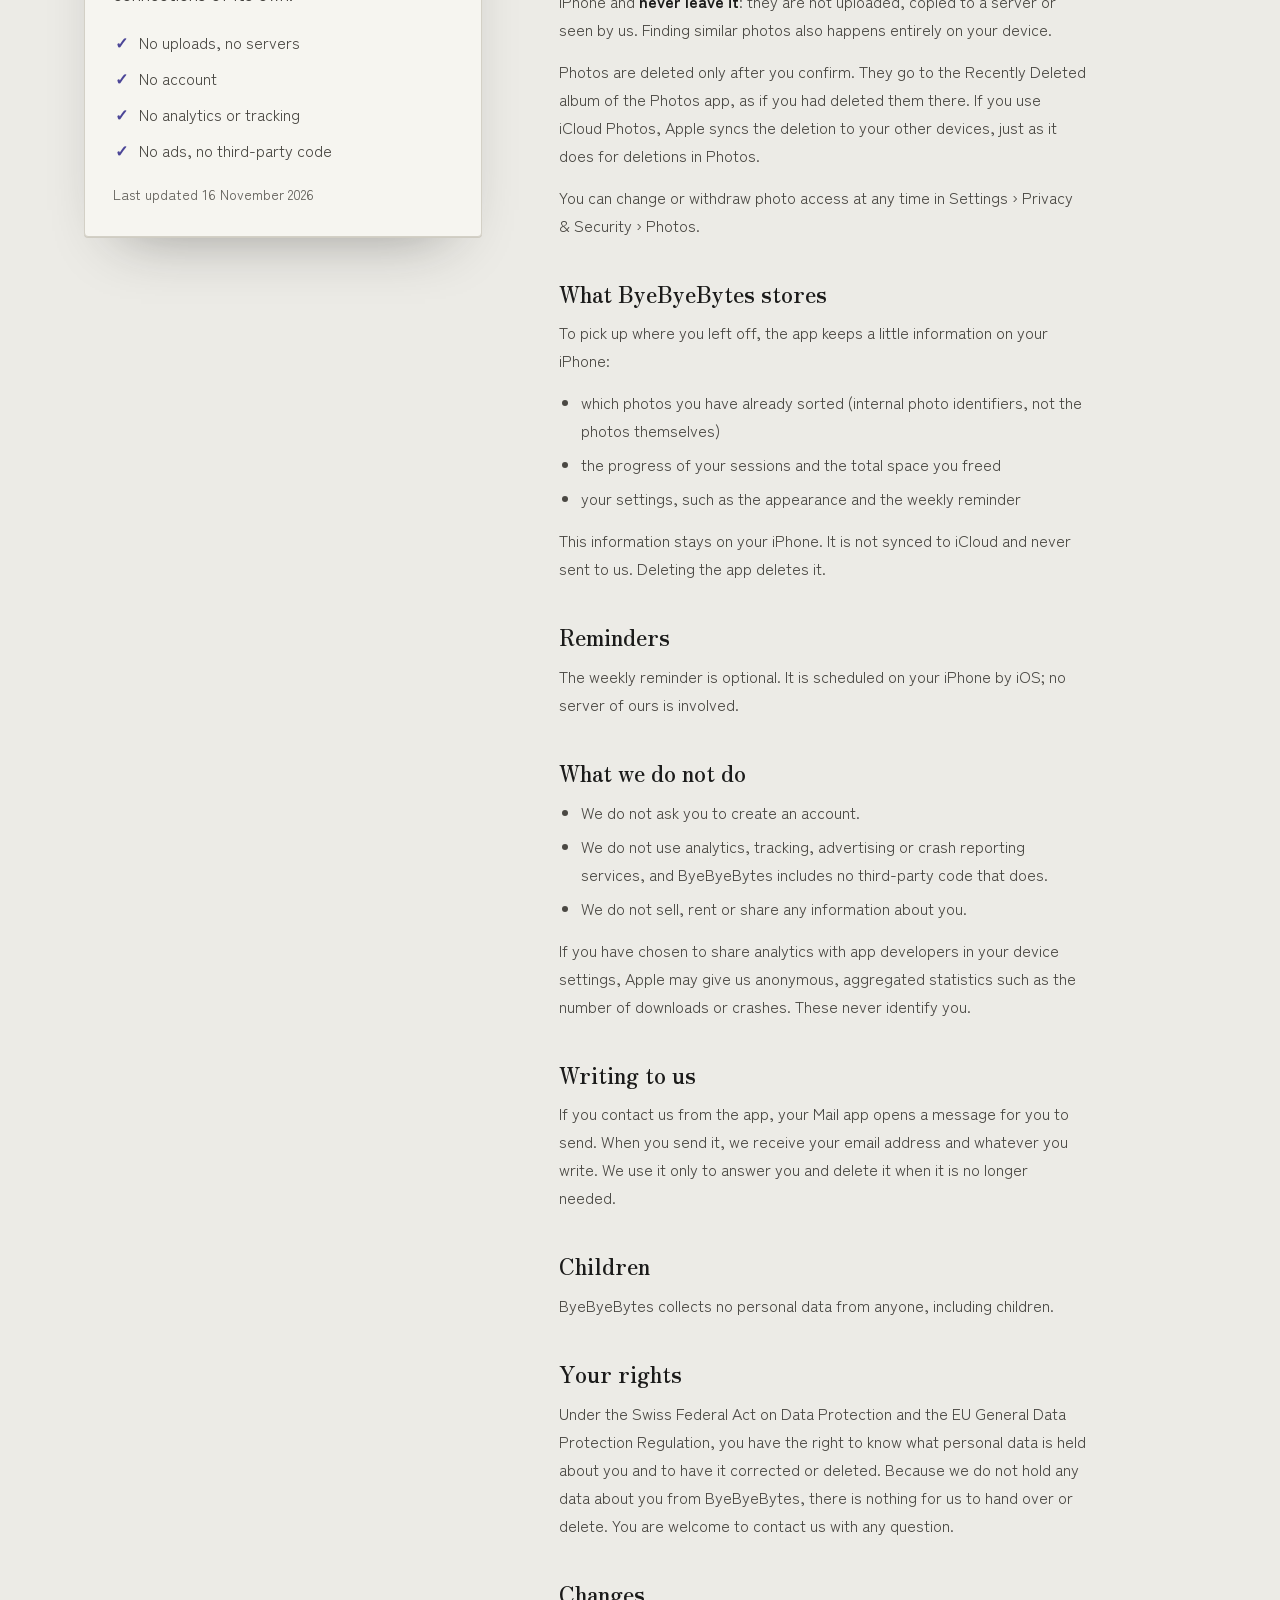
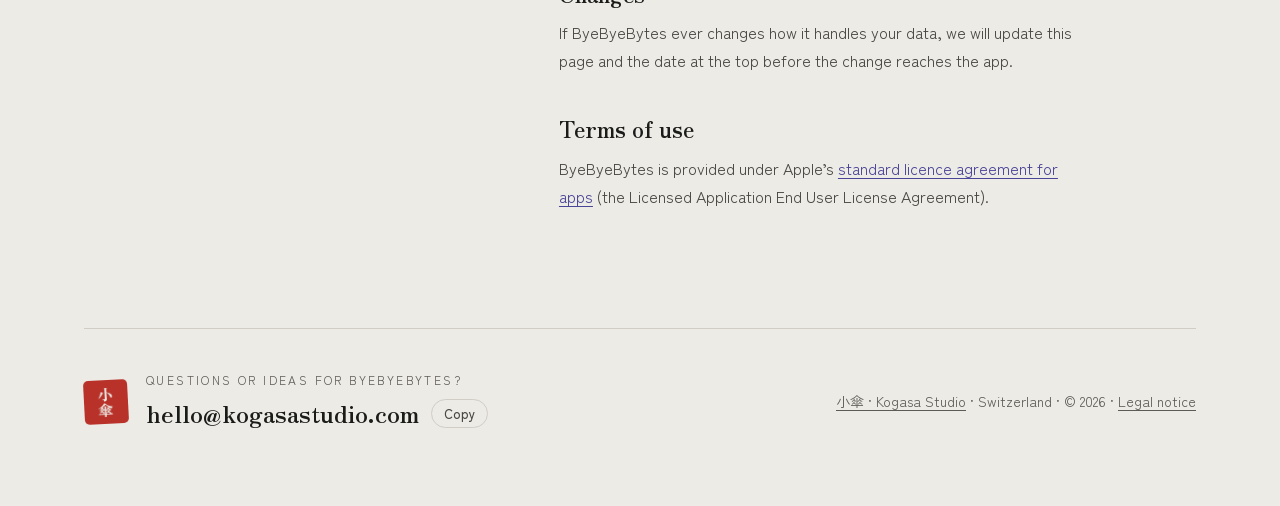
==== commit 5f21de8f: "Merge branch 'legal-notice' Co-Authored-By: Claude Opus 5.5 <noreply@anthropic.com>" ====
--- a/byebyebytes/index.html
+++ b/byebyebytes/index.html
@@ -140,7 +140,7 @@
 
         <div class="policy__body">
           <h3>Who we are</h3>
-          <p>ByeByeBytes is made by Kogasa Studio, an independent app studio in Switzerland. This policy explains what happens to your information when you use ByeByeBytes. If you have a question, write to us at <a href="mailto:hello@kogasastudio.com">hello@kogasastudio.com</a>.</p>
+          <p>ByeByeBytes is made by Kogasa Studio, an independent app studio in Switzerland. This policy explains what happens to your information when you use ByeByeBytes. Who is responsible is in our <a href="../legal/">legal notice</a>. If you have a question, write to us at <a href="mailto:hello@kogasastudio.com">hello@kogasastudio.com</a>.</p>
 
           <h3>Access to your photos</h3>
           <p>ByeByeBytes asks for access to your photo library so it can show you your photos and delete the ones you choose. Your photos are read on your iPhone and <strong>never leave it</strong>: they are not uploaded, copied to a server or seen by us. Finding similar photos also happens entirely on your device.</p>
@@ -193,7 +193,7 @@
           <p class="email"><span id="email">hello@kogasastudio.com</span> <button class="copy" type="button" data-copy="#email">Copy</button></p>
         </div>
       </div>
-      <p class="footer__meta"><a href="../">小傘 · Kogasa Studio</a> · Switzerland · © 2026</p>
+      <p class="footer__meta"><a href="../">小傘 · Kogasa Studio</a> · Switzerland · © 2026 · <a href="../legal/">Legal notice</a></p>
     </footer>
   </div>
 </body>
--- a/styles.css
+++ b/styles.css
@@ -395,6 +395,7 @@
 a.store-badge:hover { color: var(--paper); background: var(--accent, var(--seal)); }
 .chapter__link { font-weight: 500; text-decoration: none; }
 .chapter__link:hover { text-decoration: underline; }
+.chapter__note { margin: 22px 0 0; font-size: 12px; line-height: 1.6; color: var(--muted); max-width: 56ch; }
 
 .chapter__phones {
   position: relative;
@@ -544,11 +545,14 @@
   border: 1px solid #D3D0C6; border-radius: 4px;
   box-shadow: 0 1px 0 #CFCCC2, 0 30px 60px -36px rgba(27, 27, 26, .45);
 }
-.policy__summary h2 { margin: 10px 0 14px; font-weight: 900; font-size: clamp(30px, 3.2vw, 40px); line-height: 1.15; }
+.policy__summary h1, .policy__summary h2 { margin: 10px 0 14px; font-weight: 900; font-size: clamp(30px, 3.2vw, 40px); line-height: 1.15; }
 .policy__summary > p { margin: 0 0 18px; font-size: 18px; color: var(--ink-2); }
 .policy__summary ul { list-style: none; margin: 0; padding: 0; display: grid; gap: 8px; }
 .policy__summary li { position: relative; padding-left: 26px; color: var(--ink-3); }
 .policy__summary li::before { content: "✓"; position: absolute; left: 2px; color: var(--accent); font-weight: 700; }
+.legal-address { margin: 0 0 14px; font-style: normal; font-size: 18px; color: var(--ink-2); }
+.policy__summary .legal-contact { margin: 0; font-size: 18px; }
+.policy__summary .legal-contact a { color: var(--accent); }
 .policy__summary .policy__updated { margin: 18px 0 0; font-size: 14px; color: var(--muted); }
 .policy__body { max-width: 66ch; }
 .policy__body h3 { margin: 40px 0 10px; font-weight: 700; font-size: 22px; line-height: 1.35; }
